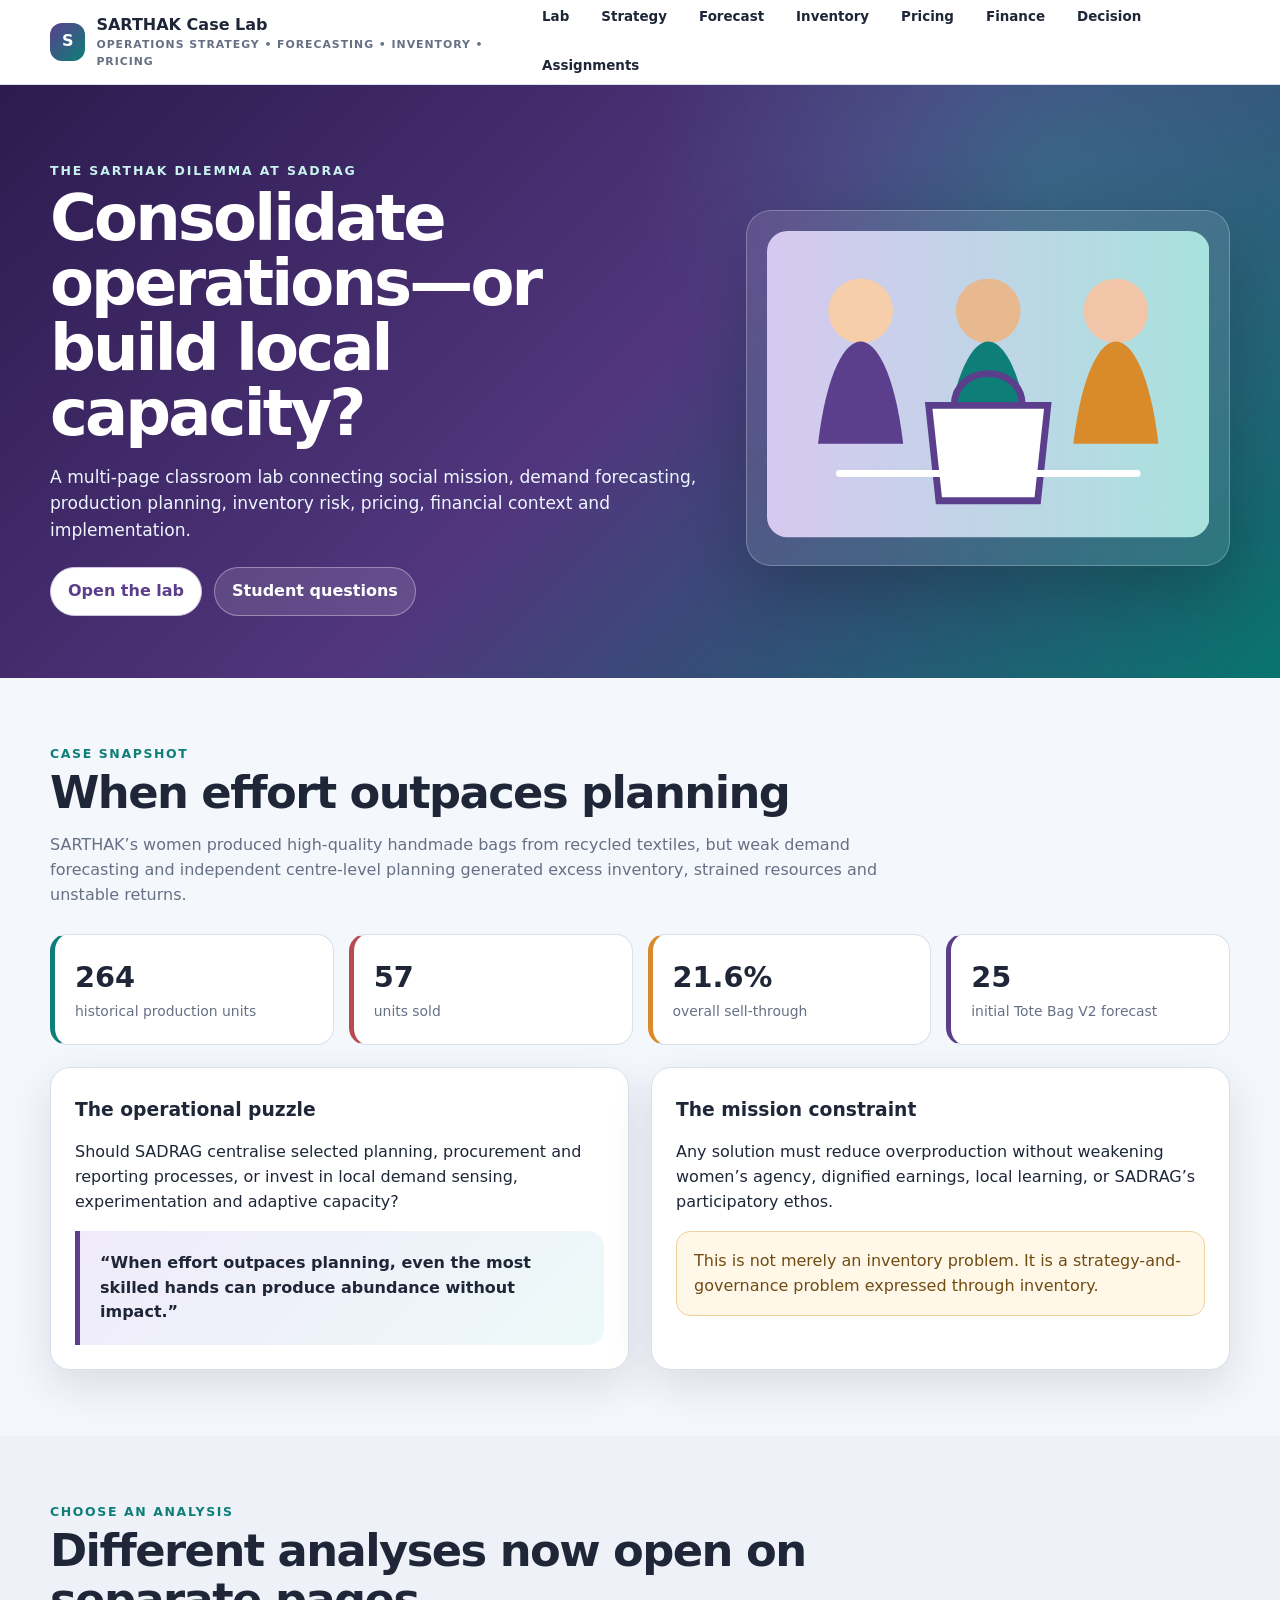
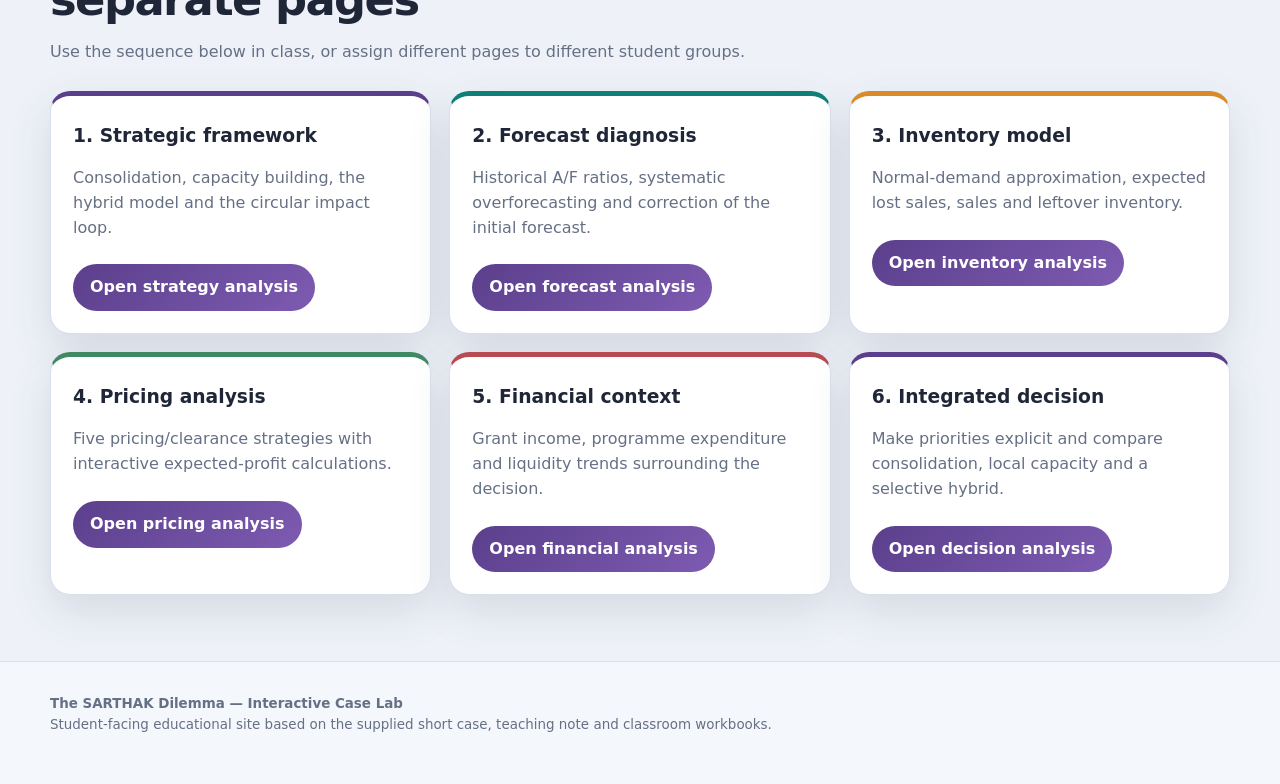
==== index.html @ 4c2b793e "Add SARTHAK case lab home page" ====
<!doctype html><html lang="en"><head><meta charset="utf-8"><meta name="viewport" content="width=device-width,initial-scale=1"><meta name="description" content="Interactive SARTHAK teaching case lab"><title>The SARTHAK Dilemma | Interactive Case Lab</title><link rel="stylesheet" href="assets/styles.css"></head><body><header class="top"><div class="container nav"><a class="brand" href="index.html"><span class="mark">S</span><span>SARTHAK Case Lab<small>Operations strategy • Forecasting • Inventory • Pricing</small></span></a><nav class="links"><a href="index.html#lab">Lab</a><a href="strategy.html">Strategy</a><a href="forecast.html">Forecast</a><a href="inventory.html">Inventory</a><a href="pricing.html">Pricing</a><a href="finance.html">Finance</a><a href="decision.html">Decision</a><a href="assignments.html">Assignments</a></nav></div></header><div class="hero"><div class="container hero-grid"><div><div class="eyebrow">The SARTHAK dilemma at SADRAG</div><h1>Consolidate operations—or build local capacity?</h1><p>A multi-page classroom lab connecting social mission, demand forecasting, production planning, inventory risk, pricing, financial context and implementation.</p><div class="actions"><a class="btn alt" href="#lab">Open the lab</a><a class="btn ghost" href="assignments.html">Student questions</a></div></div><div class="hero-art"><svg viewBox="0 0 520 360" role="img" aria-label="Illustration of bags, planning and women's livelihoods"><defs><linearGradient id="g" x1="0" x2="1"><stop stop-color="#d7c8f0"/><stop offset="1" stop-color="#a8e2dd"/></linearGradient></defs><rect width="520" height="360" rx="24" fill="url(#g)"/><circle cx="110" cy="94" r="38" fill="#f6cfaa"/><path d="M60 250c10-85 32-120 50-120s40 35 50 120" fill="#5b3f8c"/><circle cx="260" cy="94" r="38" fill="#e8b98f"/><path d="M210 250c10-85 32-120 50-120s40 35 50 120" fill="#0d7f78"/><circle cx="410" cy="94" r="38" fill="#f2c5a8"/><path d="M360 250c10-85 32-120 50-120s40 35 50 120" fill="#d98b2b"/><path d="M190 205h140l-12 112H202z" fill="#fff" stroke="#5b3f8c" stroke-width="8"/><path d="M220 205c0-50 80-50 80 0" fill="none" stroke="#5b3f8c" stroke-width="8"/><path d="M85 285h350" stroke="#fff" stroke-width="8" stroke-linecap="round"/></svg></div></div></div><main><section><div class="container"><div class="head"><div class="kicker">Case snapshot</div><h2>When effort outpaces planning</h2><p class="lead">SARTHAK’s women produced high-quality handmade bags from recycled textiles, but weak demand forecasting and independent centre-level planning generated excess inventory, strained resources and unstable returns.</p></div><div class="grid4"><div class="metric"><b>264</b><span>historical production units</span></div><div class="metric"><b>57</b><span>units sold</span></div><div class="metric"><b>21.6%</b><span>overall sell-through</span></div><div class="metric"><b>25</b><span>initial Tote Bag V2 forecast</span></div></div><div class="grid2" style="margin-top:22px"><div class="card pad"><h3>The operational puzzle</h3><p>Should SADRAG centralise selected planning, procurement and reporting processes, or invest in local demand sensing, experimentation and adaptive capacity?</p><div class="quote">“When effort outpaces planning, even the most skilled hands can produce abundance without impact.”</div></div><div class="card pad"><h3>The mission constraint</h3><p>Any solution must reduce overproduction without weakening women’s agency, dignified earnings, local learning, or SADRAG’s participatory ethos.</p><div class="callout warn">This is not merely an inventory problem. It is a strategy-and-governance problem expressed through inventory.</div></div></div></div></section><section id="lab" style="background:#eef2f8"><div class="container"><div class="head"><div class="kicker">Choose an analysis</div><h2>Different analyses now open on separate pages</h2><p class="lead">Use the sequence below in class, or assign different pages to different student groups.</p></div><div class="grid3"><article class="card page-card"><h3>1. Strategic framework</h3><p>Consolidation, capacity building, the hybrid model and the circular impact loop.</p><a class="btn" href="strategy.html">Open strategy analysis</a></article><article class="card page-card"><h3>2. Forecast diagnosis</h3><p>Historical A/F ratios, systematic overforecasting and correction of the initial forecast.</p><a class="btn" href="forecast.html">Open forecast analysis</a></article><article class="card page-card"><h3>3. Inventory model</h3><p>Normal-demand approximation, expected lost sales, sales and leftover inventory.</p><a class="btn" href="inventory.html">Open inventory analysis</a></article><article class="card page-card"><h3>4. Pricing analysis</h3><p>Five pricing/clearance strategies with interactive expected-profit calculations.</p><a class="btn" href="pricing.html">Open pricing analysis</a></article><article class="card page-card"><h3>5. Financial context</h3><p>Grant income, programme expenditure and liquidity trends surrounding the decision.</p><a class="btn" href="finance.html">Open financial analysis</a></article><article class="card page-card"><h3>6. Integrated decision</h3><p>Make priorities explicit and compare consolidation, local capacity and a selective hybrid.</p><a class="btn" href="decision.html">Open decision analysis</a></article></div></div></section></main><footer class="footer"><div class="container"><b>The SARTHAK Dilemma — Interactive Case Lab</b><br>Student-facing educational site based on the supplied short case, teaching note and classroom workbooks.</div></footer><script src="assets/app.js"></script></body></html>
---- assets/styles.css ----
:root{--ink:#1e2637;--muted:#667085;--paper:#fff;--bg:#f4f7fb;--purple:#5b3f8c;--teal:#0d7f78;--amber:#d98b2b;--red:#b84a52;--green:#3f8a62;--line:#d9dfeb;--shadow:0 16px 44px rgba(30,42,70,.12);--radius:20px;--max:1180px}*{box-sizing:border-box}html{scroll-behavior:smooth}body{margin:0;background:var(--bg);color:var(--ink);font-family:Inter,ui-sans-serif,system-ui,-apple-system,BlinkMacSystemFont,"Segoe UI",sans-serif;line-height:1.55}a{text-decoration:none;color:inherit}.container{width:min(var(--max),calc(100% - 32px));margin:auto}.top{position:sticky;top:0;z-index:30;background:rgba(255,255,255,.95);backdrop-filter:blur(12px);border-bottom:1px solid var(--line)}.nav{min-height:68px;display:flex;align-items:center;justify-content:space-between;gap:18px}.brand{display:flex;align-items:center;gap:11px;font-weight:900}.mark{width:38px;height:38px;border-radius:12px;background:linear-gradient(135deg,var(--purple),var(--teal));display:grid;place-items:center;color:white}.brand small{display:block;color:var(--muted);font-size:.68rem;text-transform:uppercase;letter-spacing:.09em}.links{display:flex;gap:14px;flex-wrap:wrap;font-size:.84rem;font-weight:760}.links a{padding:7px 9px;border-radius:9px}.links a:hover,.links a.active{background:#eef1f7;color:var(--purple)}.hero{padding:76px 0 62px;color:white;background:radial-gradient(circle at 82% 15%,rgba(42,166,157,.34),transparent 35%),linear-gradient(135deg,#2c1b4e,#51367e 50%,#08746e)}.hero.small{padding:48px 0}.hero-grid{display:grid;grid-template-columns:1.15fr .85fr;gap:40px;align-items:center}.eyebrow{color:#c8f2ed;text-transform:uppercase;letter-spacing:.15em;font-size:.78rem;font-weight:850}.hero h1{font-size:clamp(2.4rem,5vw,4.8rem);line-height:1.02;letter-spacing:-.045em;margin:.35rem 0 1rem}.hero.small h1{font-size:clamp(2.1rem,4vw,3.6rem)}.hero p{font-size:1.07rem;color:#edf6ff;max-width:780px}.hero-art{background:rgba(255,255,255,.1);border:1px solid rgba(255,255,255,.25);border-radius:25px;padding:20px;box-shadow:0 26px 70px rgba(0,0,0,.22)}.btn{display:inline-block;border:0;border-radius:999px;padding:11px 17px;font-weight:800;background:linear-gradient(135deg,var(--purple),#7d5bb1);color:white;cursor:pointer}.btn.alt{background:white;color:var(--purple);border:1px solid #cec6e4}.btn.ghost{background:rgba(255,255,255,.12);border:1px solid rgba(255,255,255,.35)}.actions{display:flex;gap:12px;flex-wrap:wrap;margin-top:24px}section{padding:66px 0;scroll-margin-top:82px}.head{max-width:850px;margin-bottom:26px}.kicker{font-size:.78rem;text-transform:uppercase;letter-spacing:.13em;font-weight:850;color:var(--teal)}h2{font-size:clamp(1.9rem,3.5vw,3rem);letter-spacing:-.035em;line-height:1.08;margin:.35rem 0 .65rem}h3{margin:.2rem 0 .7rem}.lead{color:var(--muted)}.card{background:var(--paper);border:1px solid var(--line);border-radius:var(--radius);box-shadow:var(--shadow)}.pad{padding:24px}.grid2{display:grid;grid-template-columns:repeat(2,minmax(0,1fr));gap:22px}.grid3{display:grid;grid-template-columns:repeat(3,minmax(0,1fr));gap:18px}.grid4{display:grid;grid-template-columns:repeat(4,minmax(0,1fr));gap:15px}.metric{padding:20px;border-radius:17px;background:white;border:1px solid var(--line);border-left:5px solid var(--teal)}.metric:nth-child(2){border-left-color:var(--red)}.metric:nth-child(3){border-left-color:var(--amber)}.metric:nth-child(4){border-left-color:var(--purple)}.metric b{display:block;font-size:1.8rem}.metric span{color:var(--muted);font-size:.87rem}.quote{padding:20px;border-left:5px solid var(--purple);background:linear-gradient(135deg,#f0ebfb,#edf9f8);border-radius:0 16px 16px 0;font-weight:700}.page-card{padding:22px;border-top:5px solid var(--purple)}.page-card:nth-child(2){border-top-color:var(--teal)}.page-card:nth-child(3){border-top-color:var(--amber)}.page-card:nth-child(4){border-top-color:var(--green)}.page-card:nth-child(5){border-top-color:var(--red)}.page-card p{color:var(--muted)}.page-card .btn{margin-top:8px}.framework{overflow:auto;padding:18px}.framework svg{min-width:940px;width:100%;height:auto}.choice{padding:21px;border-top:5px solid var(--purple)}.choice:nth-child(2){border-top-color:var(--teal)}.choice:nth-child(3){border-top-color:var(--amber)}table{width:100%;border-collapse:collapse;min-width:680px}.tablewrap{overflow:auto;border:1px solid var(--line);border-radius:15px;background:white}th,td{padding:11px 12px;border-bottom:1px solid #e8ebf1;text-align:left;font-size:.88rem}th{background:#f0f3f8;color:#39445b;text-transform:uppercase;letter-spacing:.04em;font-size:.76rem}.r{text-align:right}.controls{display:grid;grid-template-columns:repeat(5,minmax(0,1fr));gap:12px}.control{padding:13px;border:1px solid var(--line);border-radius:14px;background:#f8fafc}.control label{display:block;font-size:.78rem;font-weight:800;color:#505a6c;margin-bottom:7px}.control input,.control select{width:100%;padding:9px;border:1px solid #cfd7e5;border-radius:9px;background:white}.formula{font-family:ui-monospace,SFMono-Regular,Consolas,monospace;background:#1e2637;color:#f8fafc;border-radius:14px;padding:16px;overflow:auto;line-height:1.7}.kpis{display:grid;grid-template-columns:repeat(4,minmax(0,1fr));gap:12px}.kpi{padding:14px;border:1px solid var(--line);border-radius:13px;background:#f8fafc}.kpi small{display:block;color:var(--muted)}.kpi b{font-size:1.25rem}.chart{min-height:310px;padding:12px;border:1px solid var(--line);border-radius:16px;background:white;overflow:auto}.chart svg{width:100%;height:auto;display:block}.legend{display:flex;gap:12px;flex-wrap:wrap;color:var(--muted);font-size:.78rem}.legend i{width:10px;height:10px;border-radius:50%;display:inline-block;margin-right:5px}.best{background:#e9f7ef;font-weight:800}.callout{margin-top:15px;padding:17px;border-radius:14px;background:#ecf8f1;border:1px solid #b9ddc6;color:#245d3b}.callout.warn{background:#fff7e8;border-color:#efd19c;color:#704c12}.assignment{counter-reset:q}.assignment li{list-style:none;position:relative;padding:0 0 18px 48px}.assignment li:before{counter-increment:q;content:counter(q);position:absolute;left:0;top:0;width:32px;height:32px;border-radius:10px;display:grid;place-items:center;color:white;font-weight:900;background:linear-gradient(135deg,var(--purple),var(--teal))}.score-row{display:grid;grid-template-columns:180px 1fr 58px;gap:14px;align-items:center;margin:12px 0}.track{height:12px;border-radius:99px;background:#e7ebf2;overflow:hidden}.fill{height:100%;background:linear-gradient(90deg,var(--purple),var(--teal))}.footer{padding:32px 0 48px;color:var(--muted);font-size:.84rem;border-top:1px solid var(--line)}.crumb{color:#dcecff;font-size:.86rem}.crumb a{text-decoration:underline}.split{display:grid;grid-template-columns:360px 1fr;gap:22px}.sticky{position:sticky;top:88px;height:max-content}.badge{display:inline-block;padding:6px 10px;border-radius:999px;font-size:.76rem;font-weight:800;background:#eef2f7;color:#455064}.timeline{display:grid;grid-template-columns:repeat(6,minmax(150px,1fr));gap:12px;overflow:auto}.timeline article{padding:16px;background:white;border:1px solid var(--line);border-radius:14px}.timeline b{color:var(--purple)}@media(max-width:900px){.hero-grid,.grid2,.split{grid-template-columns:1fr}.grid3{grid-template-columns:1fr}.grid4{grid-template-columns:repeat(2,1fr)}.controls{grid-template-columns:repeat(2,1fr)}.links a{display:none}.sticky{position:static}}@media(max-width:600px){.grid4,.controls,.kpis{grid-template-columns:1fr}.score-row{grid-template-columns:130px 1fr 48px}.hero{padding-top:45px}}
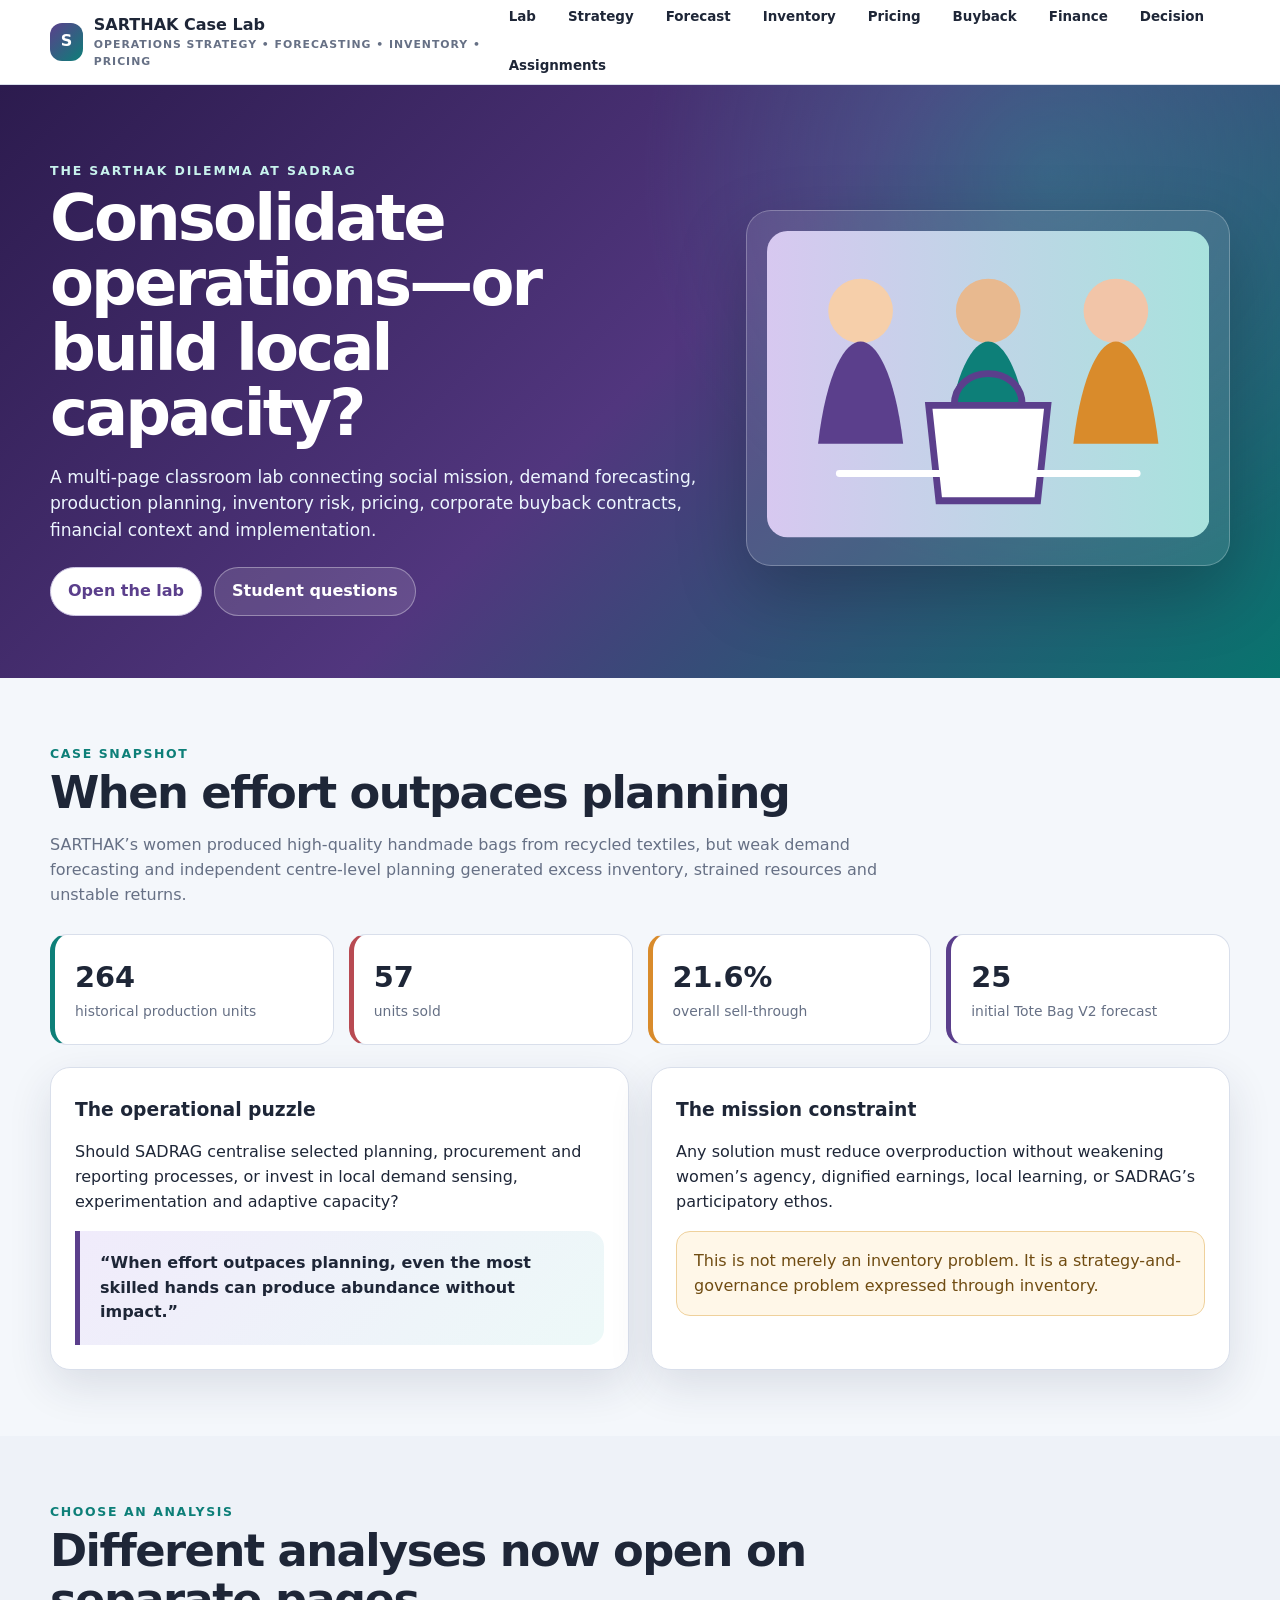
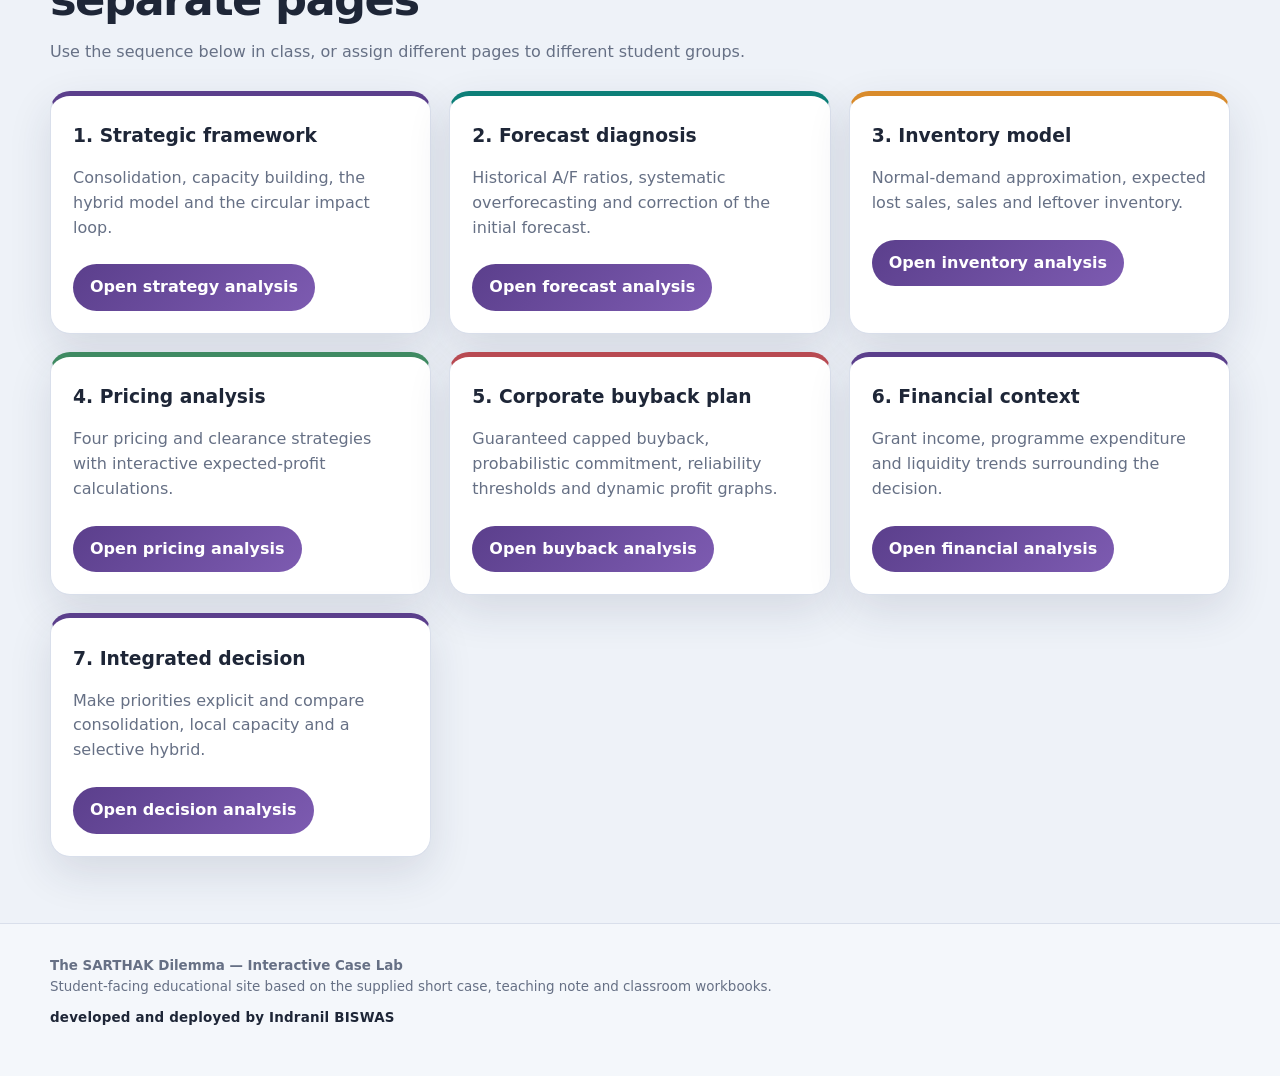
==== commit 46a8437d: "Link corporate buyback page from case lab" ====
--- a/index.html
+++ b/index.html
@@ -1 +1 @@
-<!doctype html><html lang="en"><head><meta charset="utf-8"><meta name="viewport" content="width=device-width,initial-scale=1"><meta name="description" content="Interactive SARTHAK teaching case lab"><title>The SARTHAK Dilemma | Interactive Case Lab</title><link rel="stylesheet" href="assets/styles.css"></head><body><header class="top"><div class="container nav"><a class="brand" href="index.html"><span class="mark">S</span><span>SARTHAK Case Lab<small>Operations strategy • Forecasting • Inventory • Pricing</small></span></a><nav class="links"><a href="index.html#lab">Lab</a><a href="strategy.html">Strategy</a><a href="forecast.html">Forecast</a><a href="inventory.html">Inventory</a><a href="pricing.html">Pricing</a><a href="finance.html">Finance</a><a href="decision.html">Decision</a><a href="assignments.html">Assignments</a></nav></div></header><div class="hero"><div class="container hero-grid"><div><div class="eyebrow">The SARTHAK dilemma at SADRAG</div><h1>Consolidate operations—or build local capacity?</h1><p>A multi-page classroom lab connecting social mission, demand forecasting, production planning, inventory risk, pricing, financial context and implementation.</p><div class="actions"><a class="btn alt" href="#lab">Open the lab</a><a class="btn ghost" href="assignments.html">Student questions</a></div></div><div class="hero-art"><svg viewBox="0 0 520 360" role="img" aria-label="Illustration of bags, planning and women's livelihoods"><defs><linearGradient id="g" x1="0" x2="1"><stop stop-color="#d7c8f0"/><stop offset="1" stop-color="#a8e2dd"/></linearGradient></defs><rect width="520" height="360" rx="24" fill="url(#g)"/><circle cx="110" cy="94" r="38" fill="#f6cfaa"/><path d="M60 250c10-85 32-120 50-120s40 35 50 120" fill="#5b3f8c"/><circle cx="260" cy="94" r="38" fill="#e8b98f"/><path d="M210 250c10-85 32-120 50-120s40 35 50 120" fill="#0d7f78"/><circle cx="410" cy="94" r="38" fill="#f2c5a8"/><path d="M360 250c10-85 32-120 50-120s40 35 50 120" fill="#d98b2b"/><path d="M190 205h140l-12 112H202z" fill="#fff" stroke="#5b3f8c" stroke-width="8"/><path d="M220 205c0-50 80-50 80 0" fill="none" stroke="#5b3f8c" stroke-width="8"/><path d="M85 285h350" stroke="#fff" stroke-width="8" stroke-linecap="round"/></svg></div></div></div><main><section><div class="container"><div class="head"><div class="kicker">Case snapshot</div><h2>When effort outpaces planning</h2><p class="lead">SARTHAK’s women produced high-quality handmade bags from recycled textiles, but weak demand forecasting and independent centre-level planning generated excess inventory, strained resources and unstable returns.</p></div><div class="grid4"><div class="metric"><b>264</b><span>historical production units</span></div><div class="metric"><b>57</b><span>units sold</span></div><div class="metric"><b>21.6%</b><span>overall sell-through</span></div><div class="metric"><b>25</b><span>initial Tote Bag V2 forecast</span></div></div><div class="grid2" style="margin-top:22px"><div class="card pad"><h3>The operational puzzle</h3><p>Should SADRAG centralise selected planning, procurement and reporting processes, or invest in local demand sensing, experimentation and adaptive capacity?</p><div class="quote">“When effort outpaces planning, even the most skilled hands can produce abundance without impact.”</div></div><div class="card pad"><h3>The mission constraint</h3><p>Any solution must reduce overproduction without weakening women’s agency, dignified earnings, local learning, or SADRAG’s participatory ethos.</p><div class="callout warn">This is not merely an inventory problem. It is a strategy-and-governance problem expressed through inventory.</div></div></div></div></section><section id="lab" style="background:#eef2f8"><div class="container"><div class="head"><div class="kicker">Choose an analysis</div><h2>Different analyses now open on separate pages</h2><p class="lead">Use the sequence below in class, or assign different pages to different student groups.</p></div><div class="grid3"><article class="card page-card"><h3>1. Strategic framework</h3><p>Consolidation, capacity building, the hybrid model and the circular impact loop.</p><a class="btn" href="strategy.html">Open strategy analysis</a></article><article class="card page-card"><h3>2. Forecast diagnosis</h3><p>Historical A/F ratios, systematic overforecasting and correction of the initial forecast.</p><a class="btn" href="forecast.html">Open forecast analysis</a></article><article class="card page-card"><h3>3. Inventory model</h3><p>Normal-demand approximation, expected lost sales, sales and leftover inventory.</p><a class="btn" href="inventory.html">Open inventory analysis</a></article><article class="card page-card"><h3>4. Pricing analysis</h3><p>Five pricing/clearance strategies with interactive expected-profit calculations.</p><a class="btn" href="pricing.html">Open pricing analysis</a></article><article class="card page-card"><h3>5. Financial context</h3><p>Grant income, programme expenditure and liquidity trends surrounding the decision.</p><a class="btn" href="finance.html">Open financial analysis</a></article><article class="card page-card"><h3>6. Integrated decision</h3><p>Make priorities explicit and compare consolidation, local capacity and a selective hybrid.</p><a class="btn" href="decision.html">Open decision analysis</a></article></div></div></section></main><footer class="footer"><div class="container"><b>The SARTHAK Dilemma — Interactive Case Lab</b><br>Student-facing educational site based on the supplied short case, teaching note and classroom workbooks.</div></footer><script src="assets/app.js"></script></body></html>+<!doctype html><html lang="en"><head><meta charset="utf-8"><meta name="viewport" content="width=device-width,initial-scale=1"><meta name="description" content="Interactive SARTHAK teaching case lab"><title>The SARTHAK Dilemma | Interactive Case Lab</title><link rel="stylesheet" href="assets/styles.css"></head><body><header class="top"><div class="container nav"><a class="brand" href="index.html"><span class="mark">S</span><span>SARTHAK Case Lab<small>Operations strategy • Forecasting • Inventory • Pricing</small></span></a><nav class="links"><a href="index.html#lab">Lab</a><a href="strategy.html">Strategy</a><a href="forecast.html">Forecast</a><a href="inventory.html">Inventory</a><a href="pricing.html">Pricing</a><a href="buyback.html">Buyback</a><a href="finance.html">Finance</a><a href="decision.html">Decision</a><a href="assignments.html">Assignments</a></nav></div></header><div class="hero"><div class="container hero-grid"><div><div class="eyebrow">The SARTHAK dilemma at SADRAG</div><h1>Consolidate operations—or build local capacity?</h1><p>A multi-page classroom lab connecting social mission, demand forecasting, production planning, inventory risk, pricing, corporate buyback contracts, financial context and implementation.</p><div class="actions"><a class="btn alt" href="#lab">Open the lab</a><a class="btn ghost" href="assignments.html">Student questions</a></div></div><div class="hero-art"><svg viewBox="0 0 520 360" role="img" aria-label="Illustration of bags, planning and women's livelihoods"><defs><linearGradient id="g" x1="0" x2="1"><stop stop-color="#d7c8f0"/><stop offset="1" stop-color="#a8e2dd"/></linearGradient></defs><rect width="520" height="360" rx="24" fill="url(#g)"/><circle cx="110" cy="94" r="38" fill="#f6cfaa"/><path d="M60 250c10-85 32-120 50-120s40 35 50 120" fill="#5b3f8c"/><circle cx="260" cy="94" r="38" fill="#e8b98f"/><path d="M210 250c10-85 32-120 50-120s40 35 50 120" fill="#0d7f78"/><circle cx="410" cy="94" r="38" fill="#f2c5a8"/><path d="M360 250c10-85 32-120 50-120s40 35 50 120" fill="#d98b2b"/><path d="M190 205h140l-12 112H202z" fill="#fff" stroke="#5b3f8c" stroke-width="8"/><path d="M220 205c0-50 80-50 80 0" fill="none" stroke="#5b3f8c" stroke-width="8"/><path d="M85 285h350" stroke="#fff" stroke-width="8" stroke-linecap="round"/></svg></div></div></div><main><section><div class="container"><div class="head"><div class="kicker">Case snapshot</div><h2>When effort outpaces planning</h2><p class="lead">SARTHAK’s women produced high-quality handmade bags from recycled textiles, but weak demand forecasting and independent centre-level planning generated excess inventory, strained resources and unstable returns.</p></div><div class="grid4"><div class="metric"><b>264</b><span>historical production units</span></div><div class="metric"><b>57</b><span>units sold</span></div><div class="metric"><b>21.6%</b><span>overall sell-through</span></div><div class="metric"><b>25</b><span>initial Tote Bag V2 forecast</span></div></div><div class="grid2" style="margin-top:22px"><div class="card pad"><h3>The operational puzzle</h3><p>Should SADRAG centralise selected planning, procurement and reporting processes, or invest in local demand sensing, experimentation and adaptive capacity?</p><div class="quote">“When effort outpaces planning, even the most skilled hands can produce abundance without impact.”</div></div><div class="card pad"><h3>The mission constraint</h3><p>Any solution must reduce overproduction without weakening women’s agency, dignified earnings, local learning, or SADRAG’s participatory ethos.</p><div class="callout warn">This is not merely an inventory problem. It is a strategy-and-governance problem expressed through inventory.</div></div></div></div></section><section id="lab" style="background:#eef2f8"><div class="container"><div class="head"><div class="kicker">Choose an analysis</div><h2>Different analyses now open on separate pages</h2><p class="lead">Use the sequence below in class, or assign different pages to different student groups.</p></div><div class="grid3"><article class="card page-card"><h3>1. Strategic framework</h3><p>Consolidation, capacity building, the hybrid model and the circular impact loop.</p><a class="btn" href="strategy.html">Open strategy analysis</a></article><article class="card page-card"><h3>2. Forecast diagnosis</h3><p>Historical A/F ratios, systematic overforecasting and correction of the initial forecast.</p><a class="btn" href="forecast.html">Open forecast analysis</a></article><article class="card page-card"><h3>3. Inventory model</h3><p>Normal-demand approximation, expected lost sales, sales and leftover inventory.</p><a class="btn" href="inventory.html">Open inventory analysis</a></article><article class="card page-card"><h3>4. Pricing analysis</h3><p>Four pricing and clearance strategies with interactive expected-profit calculations.</p><a class="btn" href="pricing.html">Open pricing analysis</a></article><article class="card page-card"><h3>5. Corporate buyback plan</h3><p>Guaranteed capped buyback, probabilistic commitment, reliability thresholds and dynamic profit graphs.</p><a class="btn" href="buyback.html">Open buyback analysis</a></article><article class="card page-card"><h3>6. Financial context</h3><p>Grant income, programme expenditure and liquidity trends surrounding the decision.</p><a class="btn" href="finance.html">Open financial analysis</a></article><article class="card page-card"><h3>7. Integrated decision</h3><p>Make priorities explicit and compare consolidation, local capacity and a selective hybrid.</p><a class="btn" href="decision.html">Open decision analysis</a></article></div></div></section></main><footer class="footer"><div class="container"><b>The SARTHAK Dilemma — Interactive Case Lab</b><br>Student-facing educational site based on the supplied short case, teaching note and classroom workbooks.</div></footer><script src="assets/app.js"></script></body></html>
--- a/assets/styles.css
+++ b/assets/styles.css
@@ -1 +1 @@
-:root{--ink:#1e2637;--muted:#667085;--paper:#fff;--bg:#f4f7fb;--purple:#5b3f8c;--teal:#0d7f78;--amber:#d98b2b;--red:#b84a52;--green:#3f8a62;--line:#d9dfeb;--shadow:0 16px 44px rgba(30,42,70,.12);--radius:20px;--max:1180px}*{box-sizing:border-box}html{scroll-behavior:smooth}body{margin:0;background:var(--bg);color:var(--ink);font-family:Inter,ui-sans-serif,system-ui,-apple-system,BlinkMacSystemFont,"Segoe UI",sans-serif;line-height:1.55}a{text-decoration:none;color:inherit}.container{width:min(var(--max),calc(100% - 32px));margin:auto}.top{position:sticky;top:0;z-index:30;background:rgba(255,255,255,.95);backdrop-filter:blur(12px);border-bottom:1px solid var(--line)}.nav{min-height:68px;display:flex;align-items:center;justify-content:space-between;gap:18px}.brand{display:flex;align-items:center;gap:11px;font-weight:900}.mark{width:38px;height:38px;border-radius:12px;background:linear-gradient(135deg,var(--purple),var(--teal));display:grid;place-items:center;color:white}.brand small{display:block;color:var(--muted);font-size:.68rem;text-transform:uppercase;letter-spacing:.09em}.links{display:flex;gap:14px;flex-wrap:wrap;font-size:.84rem;font-weight:760}.links a{padding:7px 9px;border-radius:9px}.links a:hover,.links a.active{background:#eef1f7;color:var(--purple)}.hero{padding:76px 0 62px;color:white;background:radial-gradient(circle at 82% 15%,rgba(42,166,157,.34),transparent 35%),linear-gradient(135deg,#2c1b4e,#51367e 50%,#08746e)}.hero.small{padding:48px 0}.hero-grid{display:grid;grid-template-columns:1.15fr .85fr;gap:40px;align-items:center}.eyebrow{color:#c8f2ed;text-transform:uppercase;letter-spacing:.15em;font-size:.78rem;font-weight:850}.hero h1{font-size:clamp(2.4rem,5vw,4.8rem);line-height:1.02;letter-spacing:-.045em;margin:.35rem 0 1rem}.hero.small h1{font-size:clamp(2.1rem,4vw,3.6rem)}.hero p{font-size:1.07rem;color:#edf6ff;max-width:780px}.hero-art{background:rgba(255,255,255,.1);border:1px solid rgba(255,255,255,.25);border-radius:25px;padding:20px;box-shadow:0 26px 70px rgba(0,0,0,.22)}.btn{display:inline-block;border:0;border-radius:999px;padding:11px 17px;font-weight:800;background:linear-gradient(135deg,var(--purple),#7d5bb1);color:white;cursor:pointer}.btn.alt{background:white;color:var(--purple);border:1px solid #cec6e4}.btn.ghost{background:rgba(255,255,255,.12);border:1px solid rgba(255,255,255,.35)}.actions{display:flex;gap:12px;flex-wrap:wrap;margin-top:24px}section{padding:66px 0;scroll-margin-top:82px}.head{max-width:850px;margin-bottom:26px}.kicker{font-size:.78rem;text-transform:uppercase;letter-spacing:.13em;font-weight:850;color:var(--teal)}h2{font-size:clamp(1.9rem,3.5vw,3rem);letter-spacing:-.035em;line-height:1.08;margin:.35rem 0 .65rem}h3{margin:.2rem 0 .7rem}.lead{color:var(--muted)}.card{background:var(--paper);border:1px solid var(--line);border-radius:var(--radius);box-shadow:var(--shadow)}.pad{padding:24px}.grid2{display:grid;grid-template-columns:repeat(2,minmax(0,1fr));gap:22px}.grid3{display:grid;grid-template-columns:repeat(3,minmax(0,1fr));gap:18px}.grid4{display:grid;grid-template-columns:repeat(4,minmax(0,1fr));gap:15px}.metric{padding:20px;border-radius:17px;background:white;border:1px solid var(--line);border-left:5px solid var(--teal)}.metric:nth-child(2){border-left-color:var(--red)}.metric:nth-child(3){border-left-color:var(--amber)}.metric:nth-child(4){border-left-color:var(--purple)}.metric b{display:block;font-size:1.8rem}.metric span{color:var(--muted);font-size:.87rem}.quote{padding:20px;border-left:5px solid var(--purple);background:linear-gradient(135deg,#f0ebfb,#edf9f8);border-radius:0 16px 16px 0;font-weight:700}.page-card{padding:22px;border-top:5px solid var(--purple)}.page-card:nth-child(2){border-top-color:var(--teal)}.page-card:nth-child(3){border-top-color:var(--amber)}.page-card:nth-child(4){border-top-color:var(--green)}.page-card:nth-child(5){border-top-color:var(--red)}.page-card p{color:var(--muted)}.page-card .btn{margin-top:8px}.framework{overflow:auto;padding:18px}.framework svg{min-width:940px;width:100%;height:auto}.choice{padding:21px;border-top:5px solid var(--purple)}.choice:nth-child(2){border-top-color:var(--teal)}.choice:nth-child(3){border-top-color:var(--amber)}table{width:100%;border-collapse:collapse;min-width:680px}.tablewrap{overflow:auto;border:1px solid var(--line);border-radius:15px;background:white}th,td{padding:11px 12px;border-bottom:1px solid #e8ebf1;text-align:left;font-size:.88rem}th{background:#f0f3f8;color:#39445b;text-transform:uppercase;letter-spacing:.04em;font-size:.76rem}.r{text-align:right}.controls{display:grid;grid-template-columns:repeat(5,minmax(0,1fr));gap:12px}.control{padding:13px;border:1px solid var(--line);border-radius:14px;background:#f8fafc}.control label{display:block;font-size:.78rem;font-weight:800;color:#505a6c;margin-bottom:7px}.control input,.control select{width:100%;padding:9px;border:1px solid #cfd7e5;border-radius:9px;background:white}.formula{font-family:ui-monospace,SFMono-Regular,Consolas,monospace;background:#1e2637;color:#f8fafc;border-radius:14px;padding:16px;overflow:auto;line-height:1.7}.kpis{display:grid;grid-template-columns:repeat(4,minmax(0,1fr));gap:12px}.kpi{padding:14px;border:1px solid var(--line);border-radius:13px;background:#f8fafc}.kpi small{display:block;color:var(--muted)}.kpi b{font-size:1.25rem}.chart{min-height:310px;padding:12px;border:1px solid var(--line);border-radius:16px;background:white;overflow:auto}.chart svg{width:100%;height:auto;display:block}.legend{display:flex;gap:12px;flex-wrap:wrap;color:var(--muted);font-size:.78rem}.legend i{width:10px;height:10px;border-radius:50%;display:inline-block;margin-right:5px}.best{background:#e9f7ef;font-weight:800}.callout{margin-top:15px;padding:17px;border-radius:14px;background:#ecf8f1;border:1px solid #b9ddc6;color:#245d3b}.callout.warn{background:#fff7e8;border-color:#efd19c;color:#704c12}.assignment{counter-reset:q}.assignment li{list-style:none;position:relative;padding:0 0 18px 48px}.assignment li:before{counter-increment:q;content:counter(q);position:absolute;left:0;top:0;width:32px;height:32px;border-radius:10px;display:grid;place-items:center;color:white;font-weight:900;background:linear-gradient(135deg,var(--purple),var(--teal))}.score-row{display:grid;grid-template-columns:180px 1fr 58px;gap:14px;align-items:center;margin:12px 0}.track{height:12px;border-radius:99px;background:#e7ebf2;overflow:hidden}.fill{height:100%;background:linear-gradient(90deg,var(--purple),var(--teal))}.footer{padding:32px 0 48px;color:var(--muted);font-size:.84rem;border-top:1px solid var(--line)}.crumb{color:#dcecff;font-size:.86rem}.crumb a{text-decoration:underline}.split{display:grid;grid-template-columns:360px 1fr;gap:22px}.sticky{position:sticky;top:88px;height:max-content}.badge{display:inline-block;padding:6px 10px;border-radius:999px;font-size:.76rem;font-weight:800;background:#eef2f7;color:#455064}.timeline{display:grid;grid-template-columns:repeat(6,minmax(150px,1fr));gap:12px;overflow:auto}.timeline article{padding:16px;background:white;border:1px solid var(--line);border-radius:14px}.timeline b{color:var(--purple)}@media(max-width:900px){.hero-grid,.grid2,.split{grid-template-columns:1fr}.grid3{grid-template-columns:1fr}.grid4{grid-template-columns:repeat(2,1fr)}.controls{grid-template-columns:repeat(2,1fr)}.links a{display:none}.sticky{position:static}}@media(max-width:600px){.grid4,.controls,.kpis{grid-template-columns:1fr}.score-row{grid-template-columns:130px 1fr 48px}.hero{padding-top:45px}}+:root{--ink:#1e2637;--muted:#667085;--paper:#fff;--bg:#f4f7fb;--purple:#5b3f8c;--teal:#0d7f78;--amber:#d98b2b;--red:#b84a52;--green:#3f8a62;--line:#d9dfeb;--shadow:0 16px 44px rgba(30,42,70,.12);--radius:20px;--max:1180px}*{box-sizing:border-box}html{scroll-behavior:smooth}body{margin:0;background:var(--bg);color:var(--ink);font-family:Inter,ui-sans-serif,system-ui,-apple-system,BlinkMacSystemFont,"Segoe UI",sans-serif;line-height:1.55}a{text-decoration:none;color:inherit}.container{width:min(var(--max),calc(100% - 32px));margin:auto}.top{position:sticky;top:0;z-index:30;background:rgba(255,255,255,.95);backdrop-filter:blur(12px);border-bottom:1px solid var(--line)}.nav{min-height:68px;display:flex;align-items:center;justify-content:space-between;gap:18px}.brand{display:flex;align-items:center;gap:11px;font-weight:900}.mark{width:38px;height:38px;border-radius:12px;background:linear-gradient(135deg,var(--purple),var(--teal));display:grid;place-items:center;color:white}.brand small{display:block;color:var(--muted);font-size:.68rem;text-transform:uppercase;letter-spacing:.09em}.links{display:flex;gap:14px;flex-wrap:wrap;font-size:.84rem;font-weight:760}.links a{padding:7px 9px;border-radius:9px}.links a:hover,.links a.active{background:#eef1f7;color:var(--purple)}.hero{padding:76px 0 62px;color:white;background:radial-gradient(circle at 82% 15%,rgba(42,166,157,.34),transparent 35%),linear-gradient(135deg,#2c1b4e,#51367e 50%,#08746e)}.hero.small{padding:48px 0}.hero-grid{display:grid;grid-template-columns:1.15fr .85fr;gap:40px;align-items:center}.eyebrow{color:#c8f2ed;text-transform:uppercase;letter-spacing:.15em;font-size:.78rem;font-weight:850}.hero h1{font-size:clamp(2.4rem,5vw,4.8rem);line-height:1.02;letter-spacing:-.045em;margin:.35rem 0 1rem}.hero.small h1{font-size:clamp(2.1rem,4vw,3.6rem)}.hero p{font-size:1.07rem;color:#edf6ff;max-width:780px}.hero-art{background:rgba(255,255,255,.1);border:1px solid rgba(255,255,255,.25);border-radius:25px;padding:20px;box-shadow:0 26px 70px rgba(0,0,0,.22)}.btn{display:inline-block;border:0;border-radius:999px;padding:11px 17px;font-weight:800;background:linear-gradient(135deg,var(--purple),#7d5bb1);color:white;cursor:pointer}.btn.alt{background:white;color:var(--purple);border:1px solid #cec6e4}.btn.ghost{background:rgba(255,255,255,.12);border:1px solid rgba(255,255,255,.35)}.actions{display:flex;gap:12px;flex-wrap:wrap;margin-top:24px}section{padding:66px 0;scroll-margin-top:82px}.head{max-width:850px;margin-bottom:26px}.kicker{font-size:.78rem;text-transform:uppercase;letter-spacing:.13em;font-weight:850;color:var(--teal)}h2{font-size:clamp(1.9rem,3.5vw,3rem);letter-spacing:-.035em;line-height:1.08;margin:.35rem 0 .65rem}h3{margin:.2rem 0 .7rem}.lead{color:var(--muted)}.card{background:var(--paper);border:1px solid var(--line);border-radius:var(--radius);box-shadow:var(--shadow)}.pad{padding:24px}.grid2{display:grid;grid-template-columns:repeat(2,minmax(0,1fr));gap:22px}.grid3{display:grid;grid-template-columns:repeat(3,minmax(0,1fr));gap:18px}.grid4{display:grid;grid-template-columns:repeat(4,minmax(0,1fr));gap:15px}.metric{padding:20px;border-radius:17px;background:white;border:1px solid var(--line);border-left:5px solid var(--teal)}.metric:nth-child(2){border-left-color:var(--red)}.metric:nth-child(3){border-left-color:var(--amber)}.metric:nth-child(4){border-left-color:var(--purple)}.metric b{display:block;font-size:1.8rem}.metric span{color:var(--muted);font-size:.87rem}.quote{padding:20px;border-left:5px solid var(--purple);background:linear-gradient(135deg,#f0ebfb,#edf9f8);border-radius:0 16px 16px 0;font-weight:700}.page-card{padding:22px;border-top:5px solid var(--purple)}.page-card:nth-child(2){border-top-color:var(--teal)}.page-card:nth-child(3){border-top-color:var(--amber)}.page-card:nth-child(4){border-top-color:var(--green)}.page-card:nth-child(5){border-top-color:var(--red)}.page-card p{color:var(--muted)}.page-card .btn{margin-top:8px}.framework{overflow:auto;padding:18px}.framework svg{min-width:940px;width:100%;height:auto}.choice{padding:21px;border-top:5px solid var(--purple)}.choice:nth-child(2){border-top-color:var(--teal)}.choice:nth-child(3){border-top-color:var(--amber)}table{width:100%;border-collapse:collapse;min-width:680px}.tablewrap{overflow:auto;border:1px solid var(--line);border-radius:15px;background:white}th,td{padding:11px 12px;border-bottom:1px solid #e8ebf1;text-align:left;font-size:.88rem}th{background:#f0f3f8;color:#39445b;text-transform:uppercase;letter-spacing:.04em;font-size:.76rem}.r{text-align:right}.controls{display:grid;grid-template-columns:repeat(5,minmax(0,1fr));gap:12px}.control{padding:13px;border:1px solid var(--line);border-radius:14px;background:#f8fafc}.control label{display:block;font-size:.78rem;font-weight:800;color:#505a6c;margin-bottom:7px}.control input,.control select{width:100%;padding:9px;border:1px solid #cfd7e5;border-radius:9px;background:white}.formula{font-family:ui-monospace,SFMono-Regular,Consolas,monospace;background:#1e2637;color:#f8fafc;border-radius:14px;padding:16px;overflow:auto;line-height:1.7}.kpis{display:grid;grid-template-columns:repeat(4,minmax(0,1fr));gap:12px}.kpi{padding:14px;border:1px solid var(--line);border-radius:13px;background:#f8fafc}.kpi small{display:block;color:var(--muted)}.kpi b{font-size:1.25rem}.chart{min-height:310px;padding:12px;border:1px solid var(--line);border-radius:16px;background:white;overflow:auto}.chart svg{width:100%;height:auto;display:block}.legend{display:flex;gap:12px;flex-wrap:wrap;color:var(--muted);font-size:.78rem}.legend i{width:10px;height:10px;border-radius:50%;display:inline-block;margin-right:5px}.best{background:#e9f7ef;font-weight:800}.callout{margin-top:15px;padding:17px;border-radius:14px;background:#ecf8f1;border:1px solid #b9ddc6;color:#245d3b}.callout.warn{background:#fff7e8;border-color:#efd19c;color:#704c12}.assignment{counter-reset:q}.assignment li{list-style:none;position:relative;padding:0 0 18px 48px}.assignment li:before{counter-increment:q;content:counter(q);position:absolute;left:0;top:0;width:32px;height:32px;border-radius:10px;display:grid;place-items:center;color:white;font-weight:900;background:linear-gradient(135deg,var(--purple),var(--teal))}.score-row{display:grid;grid-template-columns:180px 1fr 58px;gap:14px;align-items:center;margin:12px 0}.track{height:12px;border-radius:99px;background:#e7ebf2;overflow:hidden}.fill{height:100%;background:linear-gradient(90deg,var(--purple),var(--teal))}.footer{padding:32px 0 48px;color:var(--muted);font-size:.84rem;border-top:1px solid var(--line)}.crumb{color:#dcecff;font-size:.86rem}.crumb a{text-decoration:underline}.split{display:grid;grid-template-columns:360px 1fr;gap:22px}.sticky{position:sticky;top:88px;height:max-content}.badge{display:inline-block;padding:6px 10px;border-radius:999px;font-size:.76rem;font-weight:800;background:#eef2f7;color:#455064}.timeline{display:grid;grid-template-columns:repeat(6,minmax(150px,1fr));gap:12px;overflow:auto}.timeline article{padding:16px;background:white;border:1px solid var(--line);border-radius:14px}.timeline b{color:var(--purple)}@media(max-width:900px){.hero-grid,.grid2,.split{grid-template-columns:1fr}.grid3{grid-template-columns:1fr}.grid4{grid-template-columns:repeat(2,1fr)}.controls{grid-template-columns:repeat(2,1fr)}.links a{display:none}.sticky{position:static}}@media(max-width:600px){.grid4,.controls,.kpis{grid-template-columns:1fr}.score-row{grid-template-columns:130px 1fr 48px}.hero{padding-top:45px}}.footer .container::after{content:"developed and deployed by Indranil BISWAS";display:block;margin-top:10px;font-weight:800;color:var(--ink);letter-spacing:.015em}
